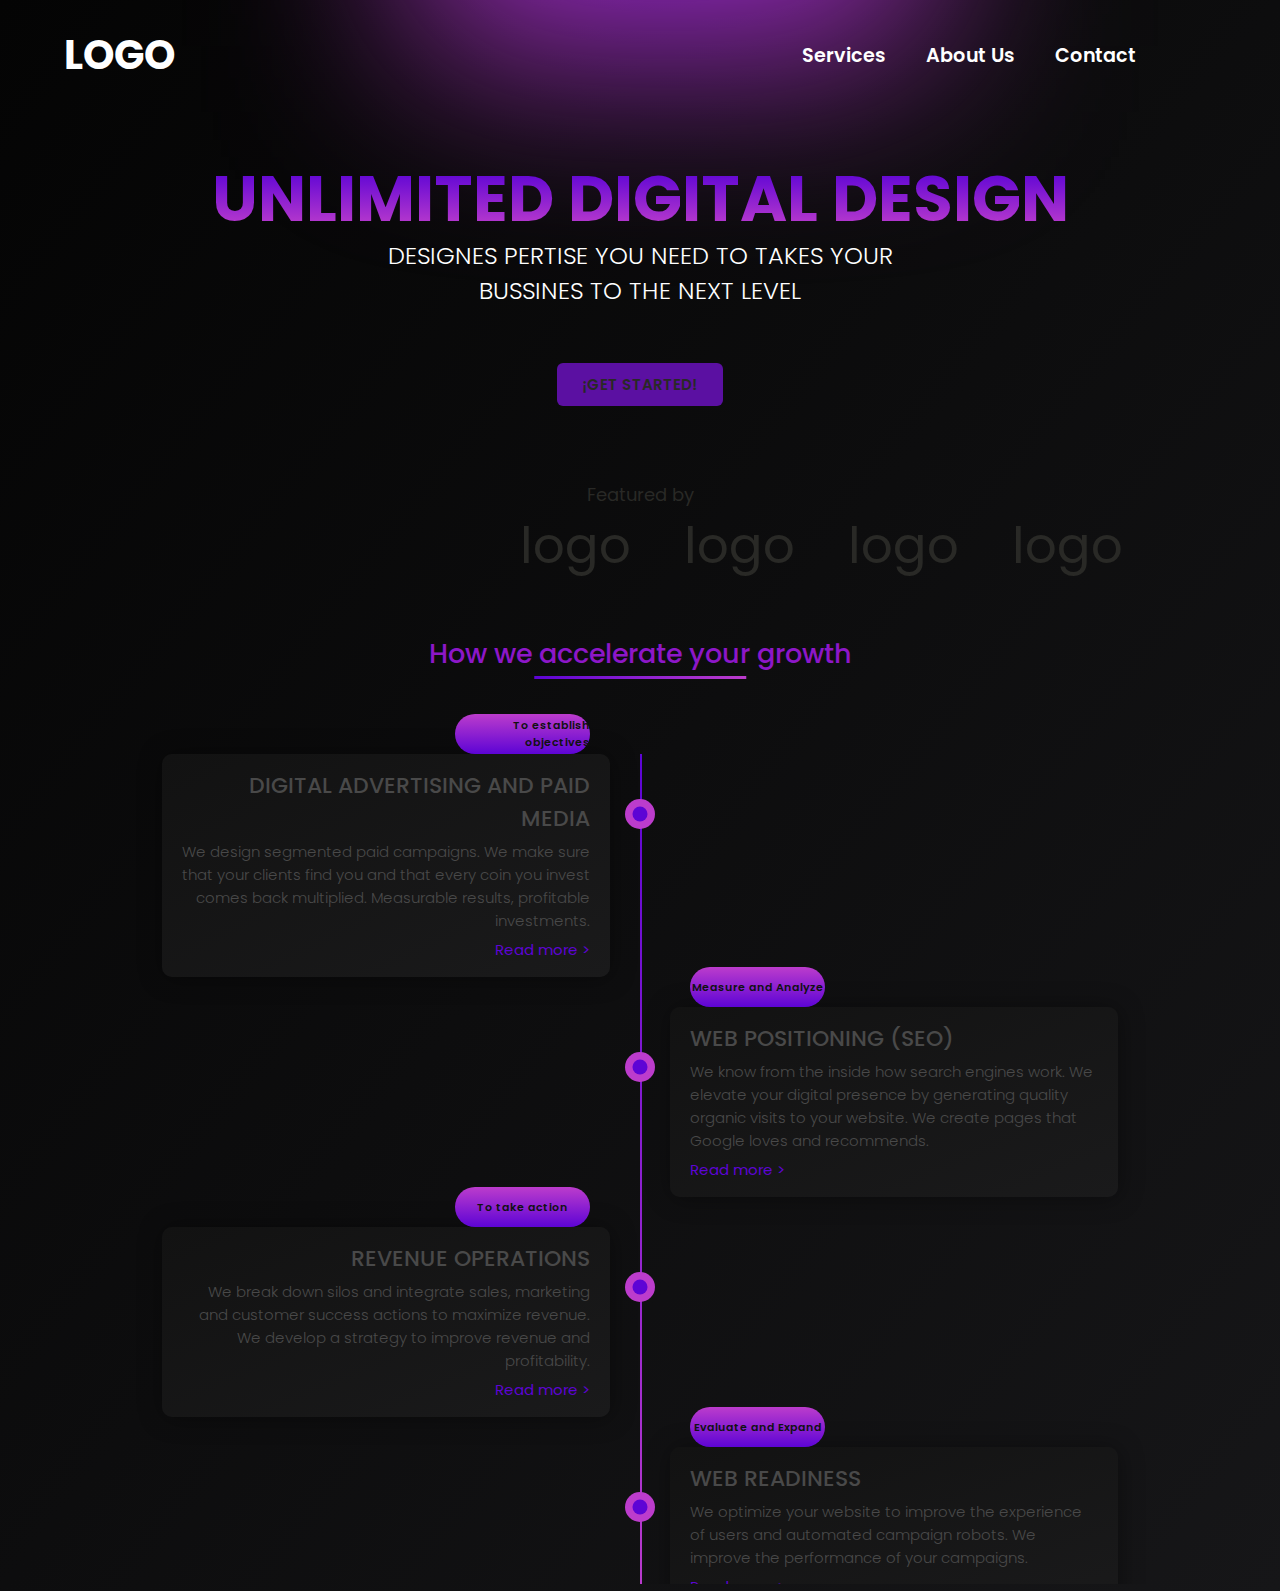
==== index.html @ 21913070 "cambie textos y elimine los css" ====
<!DOCTYPE html>
<html lang="en">
<head>
    <meta charset="UTF-8">
    <meta name="viewport" content="width=device-width, initial-scale=1.0">
    <title>proyecto final</title>
    <link rel="stylesheet" href="./css/styles.css">
    
</head>
<body>
    <header>
        <div class="logo">
            logo
        </div>
        <div class="bars__menu">
            <span class="line1__bars-menu"></span>
            <span class="line2__bars-menu"></span>
            <span class="line3__bars-menu"></span>
        </div>
        <nav>
            <ul class="menu">
                <li><a href="./pages/services.html">Services</a></li>
                <li><a href="./pages/aboutus.html">About Us</a></li>
                <li><a href="./pages/contacto.html">Contact</a></li>
            </ul>
            <i class="fa-solid fa-bars" id="toggle"></i>
        </nav>
    </header>
    <main>
        <div class="radial"></div>
        <section class="hero">
            <div class="home">
            <h1 class="h1">UNLIMITED DIGITAL DESIGN</h1>
            <p class="hero-para">Designes pertise you need to takes your bussines to the next level</p>
            <a href="#" style="--clr:#6A0CD4"><button type="button">¡GET STARTED!</button></a>
            </div>
        </section>
        <div class="logos">
            Featured by
            <div class="logos-slides">
                logo 
                logo 
                logo 
                logo 
                logo 
                logo 
                logo
                logo
                logo
                logo
                logo
                logo
                logo
                logo
                logo
                logo
                logo
            </div>
        </div>
        <iframe class="timeline" src="./pages/timeline.html" frameborder="0"></iframe>
    </main>

</body>
</html>
---- css/styles.css ----
@import url('https://fonts.googleapis.com/css2?family=Poppins:ital,wght@0,100;0,200;0,300;0,400;0,500;0,600;0,700;0,800;0,900;1,100;1,200;1,300;1,400;1,500;1,600;1,700;1,800;1,900&display=swap');
@import url('https://fonts.googleapis.com/css2?family=Poppins:ital,wght@0,100;0,200;0,300;0,400;0,500;0,600;0,700;0,800;0,900;1,100;1,200;1,300;1,400;1,500;1,600;1,700;1,800;1,900&display=swap');
*{
    margin: 0;
    padding: 0;
    list-style: none;
    box-sizing: border-box;
    text-decoration: none;
    font-family: "Poppins", sans-serif;
}
body{
    min-height: auto;
    min-width: auto;
    overflow: scroll;
    background-image: linear-gradient(to bottom right, #040404, #161618);
    --scrollbar-width: 15px; --scrollbar-height: 0px; --scrollbar-border-radius: 6px; --scrollbar-border-thickness: 0px; --show-double-buttons: none; --scrollbar-thumb-color: #313132; --scrollbar-track-color: #161618; --scrollbar-corner-color: #313132; --scrollbar-border-color: #313132; } body::-webkit-scrollbar { width: var(--scrollbar-width, 20px); height: var(--scrollbar-height, 20px); }body::-webkit-scrollbar-thumb { background: var(--scrollbar-thumb-color, #3B82F6); border: var(--scrollbar-border-thickness, 3px) solid var(--scrollbar-border-color, rgb(255, 255, 255)); border-radius: var(--scrollbar-border-radius, 4px); }body::-webkit-scrollbar-track { background: var(--scrollbar-track-color, #A1A1AA); }body::-webkit-scrollbar-corner { background: var(--scrollbar-corner-color, #FFFFFF); border: var(--scrollbar-border-thickness, 3px) solid var(--scrollbar-border-color, rgb(255, 255, 255)); border-radius: var(--scrollbar-border-radius, 4px); }body::-webkit-scrollbar-button:vertical:start:increment, #preview::-webkit-scrollbar-button:vertical:end:decrement, #preview::-webkit-scrollbar-button:horizontal:start:increment, #preview::-webkit-scrollbar-button:horizontal:end:decrement { display: var(--show-double-buttons, none);

}
.radial{
    width: 31rem;
    height: 31rem;
    background-image: radial-gradient(closest-side, #5d04d5 ,#BC3CCC);
    filter: blur(6.25rem);
    position: absolute;
    top: -450px;
    left: 33%;
    z-index: -1;
}
header{
    display: flex;
    align-items: center;
    justify-content: flex-end;
    width: 100%;
    height: 110px;
    padding: 0 5%;
    color: #fff;
    font-size: 18px;
    
}
header .logo{
    color: #fff;
    font-size: 2.5rem;
    font-weight: 700;
    text-transform: uppercase;
    margin-right: auto;
}
header nav, header nav .menu{
    display: flex;
    align-items: center;

}
header nav .menu li a{
    position: relative;
    color: #fff;
    font-size: 1.2rem;
    font-weight: 600;
    margin-left: 40px;
    border-radius: 0.4rem;
    transition: color 0.4s ease;
}
header nav .menu li a:hover{
    color:#8D17C8;
}
header nav #toggle{
    font-size: 1.3rem;
    margin-left: 80px;
}
.hero{
    padding:0 5% ;
    text-align: center;
    color: #fff;
    display: flex;
    justify-content:center ;
    margin-bottom: 4.375rem;
}
.home{
    margin-top: 60px;
    text-transform: uppercase;
    font-size: 3.25rem;
    font-weight: 600;
    
}
.h1{
    line-height: 90%;
    font-size: 4rem;
    background-image: linear-gradient(to bottom,#5d04d5 ,#BC3CCC);
    background-clip: text;
    color: transparent;
}

.hero-para{
    font-size: 1.5rem;
    width: 600px;
    font-weight: 300;
    margin: -5px auto 25px;
    margin-top: 10px;
}

button{
    border: none;
    border-radius: 6px;
    position: relative;
    background-color:#5B10A2;
    color: #292926;
    font-size: .9375rem;
    font-weight: 600;
    padding: .625rem 1.5625rem;
    transition: 0.5s;
    perspective: 62.5rem;

}
button:hover{
    background: var(--clr);
    box-shadow: 0 0 1.875rem var(--clr);
    color: white;
    letter-spacing: .0625rem;
    cursor: pointer;  
}
.logos{
    color: #292926;
    overflow: hidden;
    margin-left: 7.5rem;
    margin-right: 7.5rem;
    text-align: center;
    font-size: large;
    font-weight: 900px;
}
.logos-slides{
    margin-left: 25rem;
    margin-right: 7.5rem;
    white-space: nowrap;
    -webkit-animation: scroll 10s linear infinite;
    animation: scroll 10s linear infinite;
    font-size: 3.125rem;
    word-spacing: 2.5rem;
}

@keyframes scroll {
    0% {
        -webkit-transform: translateX(100%);
        transform: translateX(100%);
    }
    100% {
        -webkit-transform: translateX(-100%);
        transform: translateX(-100%);
    }
}




/*TIMELINE*/
/*TIMELINE*/
/*TIMELINE*/
/*TIMELINE*/
/*TIMELINE*/
/*TIMELINE*/




.MAINN{
    width: 100%;
    height: auto;
    background-color: transparent;
    padding: 50px 0;
    display: grid;
    place-items: center;
    font-family: "Poppins", sans-serif;
    font-weight: 100;
    font-style: normal;
}

.MAINN .HEADINGG{
    font-size: 27px;
    font-weight: 500;
    color: #8d17c8;
    position: relative;
    margin-bottom: 80px;

}

.HEADINGG::after{
    position: absolute;
    content: "";
    width: 50%;
    height: 3px;
    left: 50%;
    bottom: -5px;
    background-image: linear-gradient(to right,#5d04d5 ,#BC3CCC);
    transform: translate(-50%);
    
}
.container{
    width: 70%;
    height: auto;
    position: relative;
    
}
.container::after{
    position: absolute;
    align-items: center;
    left: 50%;
    content: "";
    width: 2px;
    height: 100%;
    background-image: linear-gradient(to bottom,#5d04d5 ,#BC3CCC);;
}

.container ul{
    list-style: none;
}
.container ul li{
    width: 50%;
    height: auto;
    padding: 15px 20px;
    background-image: linear-gradient(to bottom right, #121212, #1a1a1b);
    box-shadow: 1px 1px 25px rgba(0, 0, 0, 0.384);
    border-radius: 10px;
    margin-bottom: 30px;
    z-index: 99;
    position: relative;

}

.container ul li:nth-child(odd){
    float: left;
    clear: right;
    transform: translateX(-30px);
    text-align: right;
}
.container ul li:nth-child(even){
    float: right;
    clear: left;
    transform: translateX(30px);
}
.container ul li:nth-child(odd) .date{
    right: 20px;

}
.container ul li:nth-child(4){
    margin-bottom: 0;
}
.container ul li .tittle{
    font-size: 22px;
    font-weight: 500;
    color: #494949;
}

ul li p{
    font-size: 15px;
    font-weight: 350;
    color: #494949;
    margin: 5px 0;
    line-height: 23px;
}
ul li a{
    font-size: 15px;
    font-weight: 400;
    color: #5d04d5;
    text-decoration: none ;
}

ul li .date{
    position: absolute;
    top: -40px;
    width: 135px;
    height: 40px;
    border-radius: 20px;
    background-image: linear-gradient(to bottom,#BC3CCC ,#5D04D5);
    display: grid;
    place-items: center;
    font-size: 15px;
    font-weight: 300;
    color: #111111;
}
.container ul li .circle{
    width: 30px;
    height: 30px;
    border-radius: 50%;
    background-color:#BC3CCC;
    position: relative;

}
.container ul li .circle::after{
    content: ' ';
    width: 15px;
    height: 15px;
    background-color: #5D04D5;
    border-radius: 50%;
    position: absolute;
    top: 50%;
    left: 50%;
    transform: translate(-50%, -50%);
}

.container ul li:nth-child(1) .circle {
    right: -1.875rem;
    transform: translate(50%, -50%);
}

.container ul li:nth-child(even) .circle {
    left: -30px;
    transform: translate(-50%, -50%);
}


@media screen and (max-width:1224px){
    .container{
        width: 85% ;
    }
}

@media screen and (max-width:933px){
    .container{
        width: 80%;
    }
    nav{
        opacity: 0%;
    }

.container ul li{
    width:100% ;
    float: none;
    clear: none;
    margin-bottom: 80px;
}
.container ul li:nth-child(odd){
    transform: translateX(0);
    text-align: right;
}
.container ul li:nth-child(odd) .date{
    left: 20px;
}
.container ul li:nth-child(odd) .circle{
    right: 0;
}
.container ul li:nth-child(even){
    transform: translateX(2);
    
}
}
.timeline{
    width: 100%;
    height: 62.5rem;

}

@media (width < 900px){
    .h1{
        text-wrap: wrap;
    }
    .home{
        width: 100%;
    }
    .hero-para{
        width: 100%;
        font-size: 1.25rem;
        text-wrap: wrap;
    }
    .container ul li:nth-child(odd) .circle{
        right: -1.875rem;
    }

}




/* CONTACTO */
/* CONTACTO */
/* CONTACTO */
/* CONTACTO */
/* CONTACTO */
/* CONTACTO */




.form-register {
    width: 400px;
    margin-bottom: 2.5rem;
    background: #121212;
    padding: 30px;
    margin: auto;
    margin-top: 100px;
    border-radius: 4px;
    font-family: 'calibri';
    color: white;
    box-shadow: 7px 13px 37px #000;
  }
  
  .form-register h4 {
    font-size: 22px;
    margin-bottom: 20px;
  }
  
  .controls {
    width: 100%;
    background: #121212;
    padding: 10px;
    border-radius: 4px;
    margin-bottom: 16px;
    border: 1px solid #5d04d5;
    font-family: 'calibri';
    font-size: 18px;
    color: white;
    position: relative;
  }
  
  .form-register p {
    font-family: "poppins";
    height: 30px;
    text-align: center;
    font-size: 18px;
    line-height: 30px;
  }
  
  .form-register a {
    color: white;
    text-decoration: none;
  }
  
  .form-register a:hover {
    color: white;
    text-decoration: underline;
  }
  
  .form-register .botons {
    width: 100%;
    background: #5d04d5;
    border: none;
    padding: 12px;
    color: white;
    margin: 16px 0;
    font-size: 16px;
    cursor: pointer;
  }
  .form-register .botons:hover{
    animation-delay: 1ms;
    box-shadow: #8D17C8;
  }
  h4{
    display: flex;
    justify-content: center;
    color: #5d04d5;
  }
  h1{
    font-size: 3.75rem;
    background-image: linear-gradient(to bottom,#5d04d5 ,#BC3CCC);
    background-clip: text;
    color: transparent;
    display: flex;
    justify-content: center;
    text-transform: uppercase;
  }
  .form-register .controlss{
    width: 100%;
    height: 18.75rem;
    background: #121212;
    padding: 10px;
    border-radius: 4px;
    margin-bottom: 16px;
    border: 1px solid #5d04d5;
    font-family: 'calibri';
    font-size: 18px;
    color: #1a1a1b;
    position: relative;
  }
  .form-register .controlss::placeholder{
    display: flex;
    justify-content: flex-start;
    top: 0px;
    flex-wrap: wrap;
    white-space: normal; 
    
  }
  .Oficinas{
    
    left: .625rem;
    margin-top: 1.25rem;
    font-size: .9375rem;
    white-space: line;
    color:#2e2e30;
  }
  .Oficinas h3{
    display: flex;
    justify-content: center;
  }
  .direccion{
display: flex;
  flex-direction: column; 
  align-items: center;
  height: .9375rem; 
  
}
@media (width < 900px){
  h1{
    justify-content: center;
    width: 100%;
    text-align: center;
  }
  .oficinas .direccion p{
    color: #2e2c2c;
    width: 100%;
    text-wrap: wrap;
    text-align: center;
  }
  .form-register{
    width: 100%;
    overflow: wrap;
  }
}






/* SERVICIOS */
/* SERVICIOS */
/* SERVICIOS */
/* SERVICIOS */
/* SERVICIOS */
/* SERVICIOS */




.heros{
    width: 100%;
    height: 100%;
    margin-top: 3.125rem;
    padding:0 5% ;
    text-align: center;
    color: #fff;
    display: flex;
    justify-content:center ;
    margin-bottom: 4.375rem;
}
.homes{
    margin-top: 60px;
    text-transform: uppercase;
    font-size: 3.25rem;
    font-weight: 600;
    
}
.h1s{
    padding: .625rem;
    text-transform: uppercase;
    line-height: 100%;
    font-size: 3.4375rem;
    background-image: linear-gradient(to bottom,#5d04d5 ,#BC3CCC);
    background-clip: text;
    color: transparent;
    left: 5rem;
}

.contenedor-acordeon{
    border-radius: 10px;
    width: 100%;
    height: 100%;
    max-width: 600px;
    margin: auto;
    margin-top: auto;
}
.contenedor-acordeon h2{
    text-align: center;
    font-size: 40px;
    margin-bottom: 35px;
    color: #292926;
}
.acordeon{
    background: #292926;
}
.acordeon label{
    display: block;
    padding: 20px;
    font-size: 25px;
    background: #161618;
    color: #5d04d5;
    cursor: pointer;
    margin-bottom: 2px;
    transition: all 300ms ease;
}
.acordeon label:hover{
    background: #2e2e2e;
}
.acordeon .contenido-acordeon{
    padding: 0px;
    margin: 0px 20px;
    max-height: 0px;
    overflow: hidden;
    transition: all 300ms ease;
}
.btn-acordeon:checked ~ .contenido-acordeon{
    max-height: 600px;
    padding: 15px 0px;
}
.btn-acordeon{
    display: none;
}
p{
    color: white;
    font-size: 1.25rem;
}
section{
    border-radius: 5px;
}
@media (width < 900px){
    
}
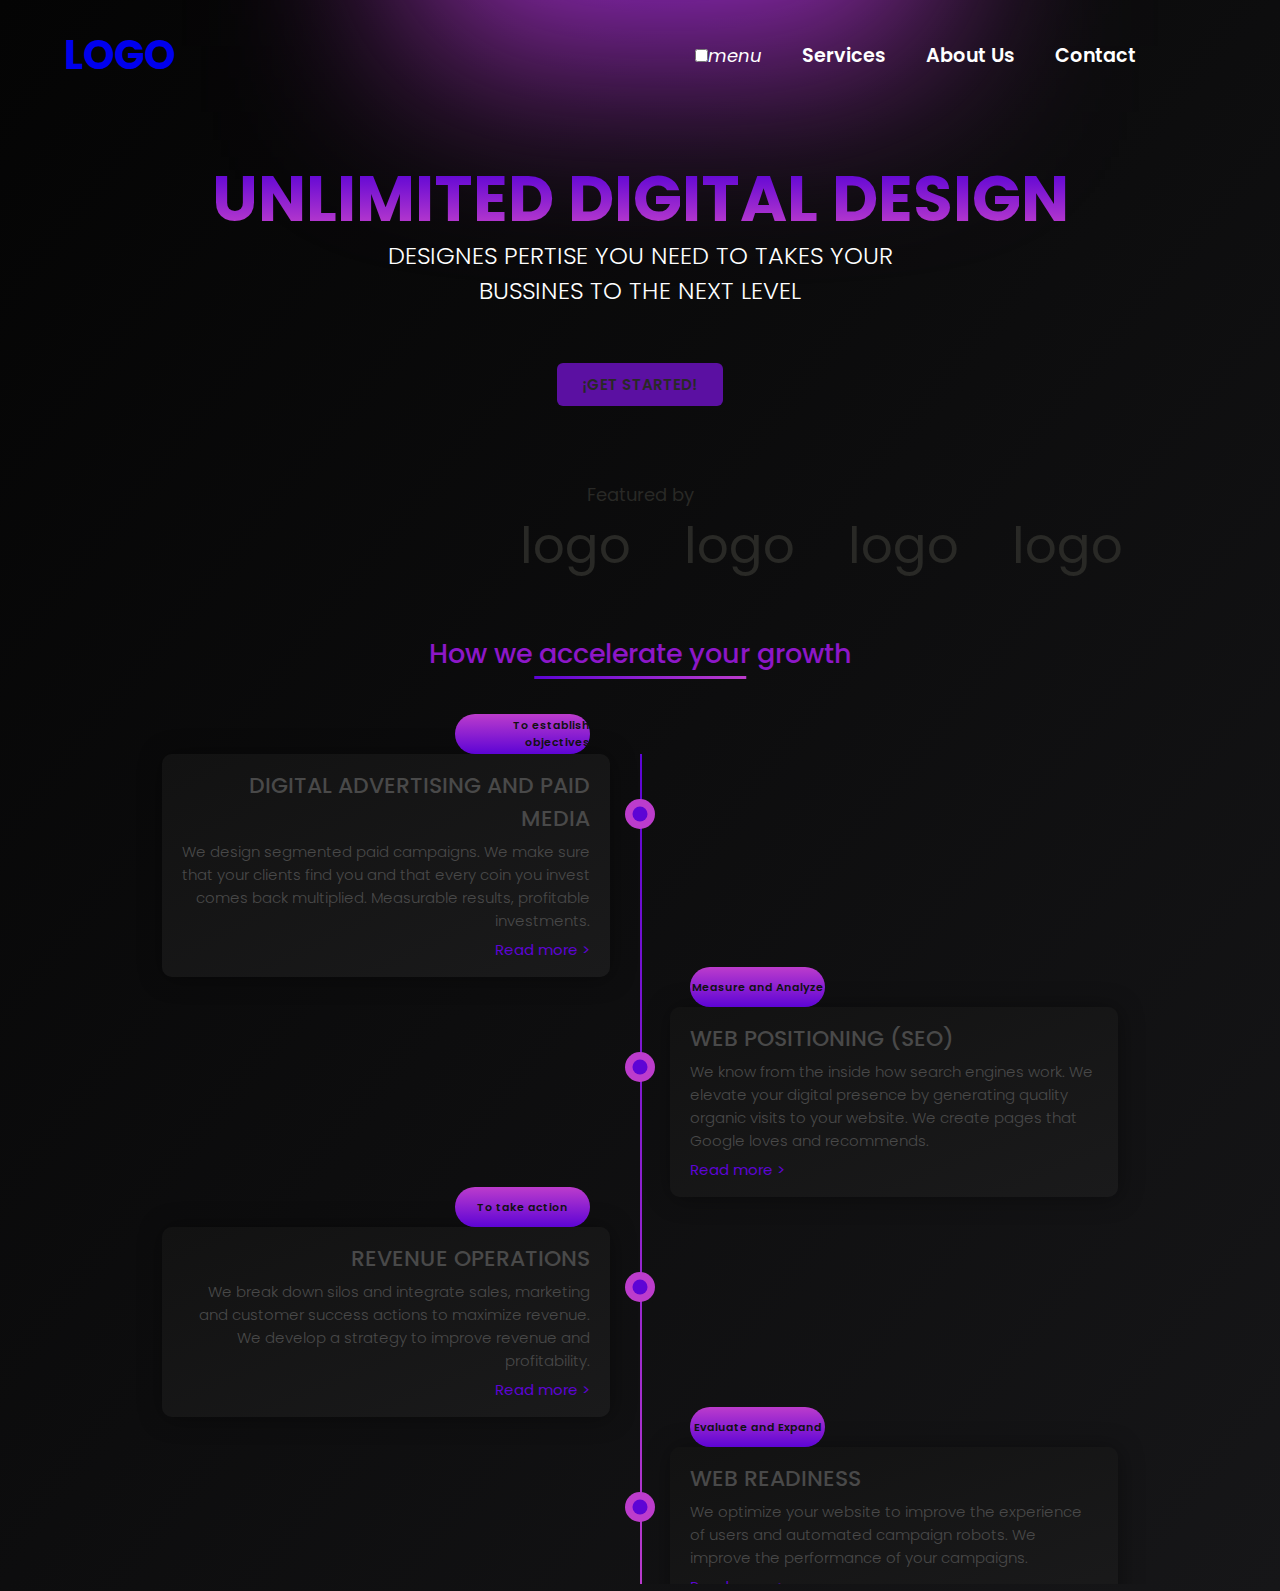
==== commit d975946b: "Add files via upload" ====
--- a/index.html
+++ b/index.html
@@ -1,64 +1,62 @@
-<!DOCTYPE html>
-<html lang="en">
-<head>
-    <meta charset="UTF-8">
-    <meta name="viewport" content="width=device-width, initial-scale=1.0">
-    <title>proyecto final</title>
-    <link rel="stylesheet" href="./css/styles.css">
-    
-</head>
-<body>
-    <header>
-        <div class="logo">
-            logo
-        </div>
-        <div class="bars__menu">
-            <span class="line1__bars-menu"></span>
-            <span class="line2__bars-menu"></span>
-            <span class="line3__bars-menu"></span>
-        </div>
-        <nav>
-            <ul class="menu">
-                <li><a href="./pages/services.html">Services</a></li>
-                <li><a href="./pages/aboutus.html">About Us</a></li>
-                <li><a href="./pages/contacto.html">Contact</a></li>
-            </ul>
-            <i class="fa-solid fa-bars" id="toggle"></i>
-        </nav>
-    </header>
-    <main>
-        <div class="radial"></div>
-        <section class="hero">
-            <div class="home">
-            <h1 class="h1">UNLIMITED DIGITAL DESIGN</h1>
-            <p class="hero-para">Designes pertise you need to takes your bussines to the next level</p>
-            <a href="#" style="--clr:#6A0CD4"><button type="button">¡GET STARTED!</button></a>
-            </div>
-        </section>
-        <div class="logos">
-            Featured by
-            <div class="logos-slides">
-                logo 
-                logo 
-                logo 
-                logo 
-                logo 
-                logo 
-                logo
-                logo
-                logo
-                logo
-                logo
-                logo
-                logo
-                logo
-                logo
-                logo
-                logo
-            </div>
-        </div>
-        <iframe class="timeline" src="./pages/timeline.html" frameborder="0"></iframe>
-    </main>
-
-</body>
+<!DOCTYPE html>
+<html lang="en">
+<head>
+    <meta charset="UTF-8">
+    <meta name="viewport" content="width=device-width, initial-scale=1.0">
+    <title>proyecto final</title>
+    <link rel="stylesheet" href="./css/styles.css">
+    
+</head>
+<body>
+    <header>
+        <div class="logo">
+            <a href="index.html">logo</a> 
+        </div>
+        <input type="checkbox" id="menu-toggle">
+        <label for="menu-toggle"></label><i class="material-icons">menu</i>
+
+        <nav>
+            <ul class="menu">
+                <li><a href="./pages/services.html">Services</a></li>
+                <li><a href="./pages/aboutus.html">About Us</a></li>
+                <li><a href="./pages/contacto.html">Contact</a></li>
+            </ul>
+            <i class="fa-solid fa-bars" id="toggle"></i>
+        </nav>
+    </header>
+    <main>
+        <div class="radial"></div>
+        <section class="hero">
+            <div class="home">
+            <h1 class="h1">UNLIMITED DIGITAL DESIGN</h1>
+            <p class="hero-para">Designes pertise you need to takes your bussines to the next level</p>
+            <a class="row-1" href="#" style="--clr:#6A0CD4"><button class="col row" type="button">¡GET STARTED!</button></a>
+            </div>
+        </section>
+        <div class="logos">
+            Featured by
+            <div class="logos-slides">
+                logo 
+                logo 
+                logo 
+                logo 
+                logo 
+                logo 
+                logo
+                logo
+                logo
+                logo
+                logo
+                logo
+                logo
+                logo
+                logo
+                logo
+                logo
+            </div>
+        </div>
+        <iframe class="timeline" src="./pages/timeline.html" frameborder="0"></iframe>
+    </main>
+
+</body>
 </html>